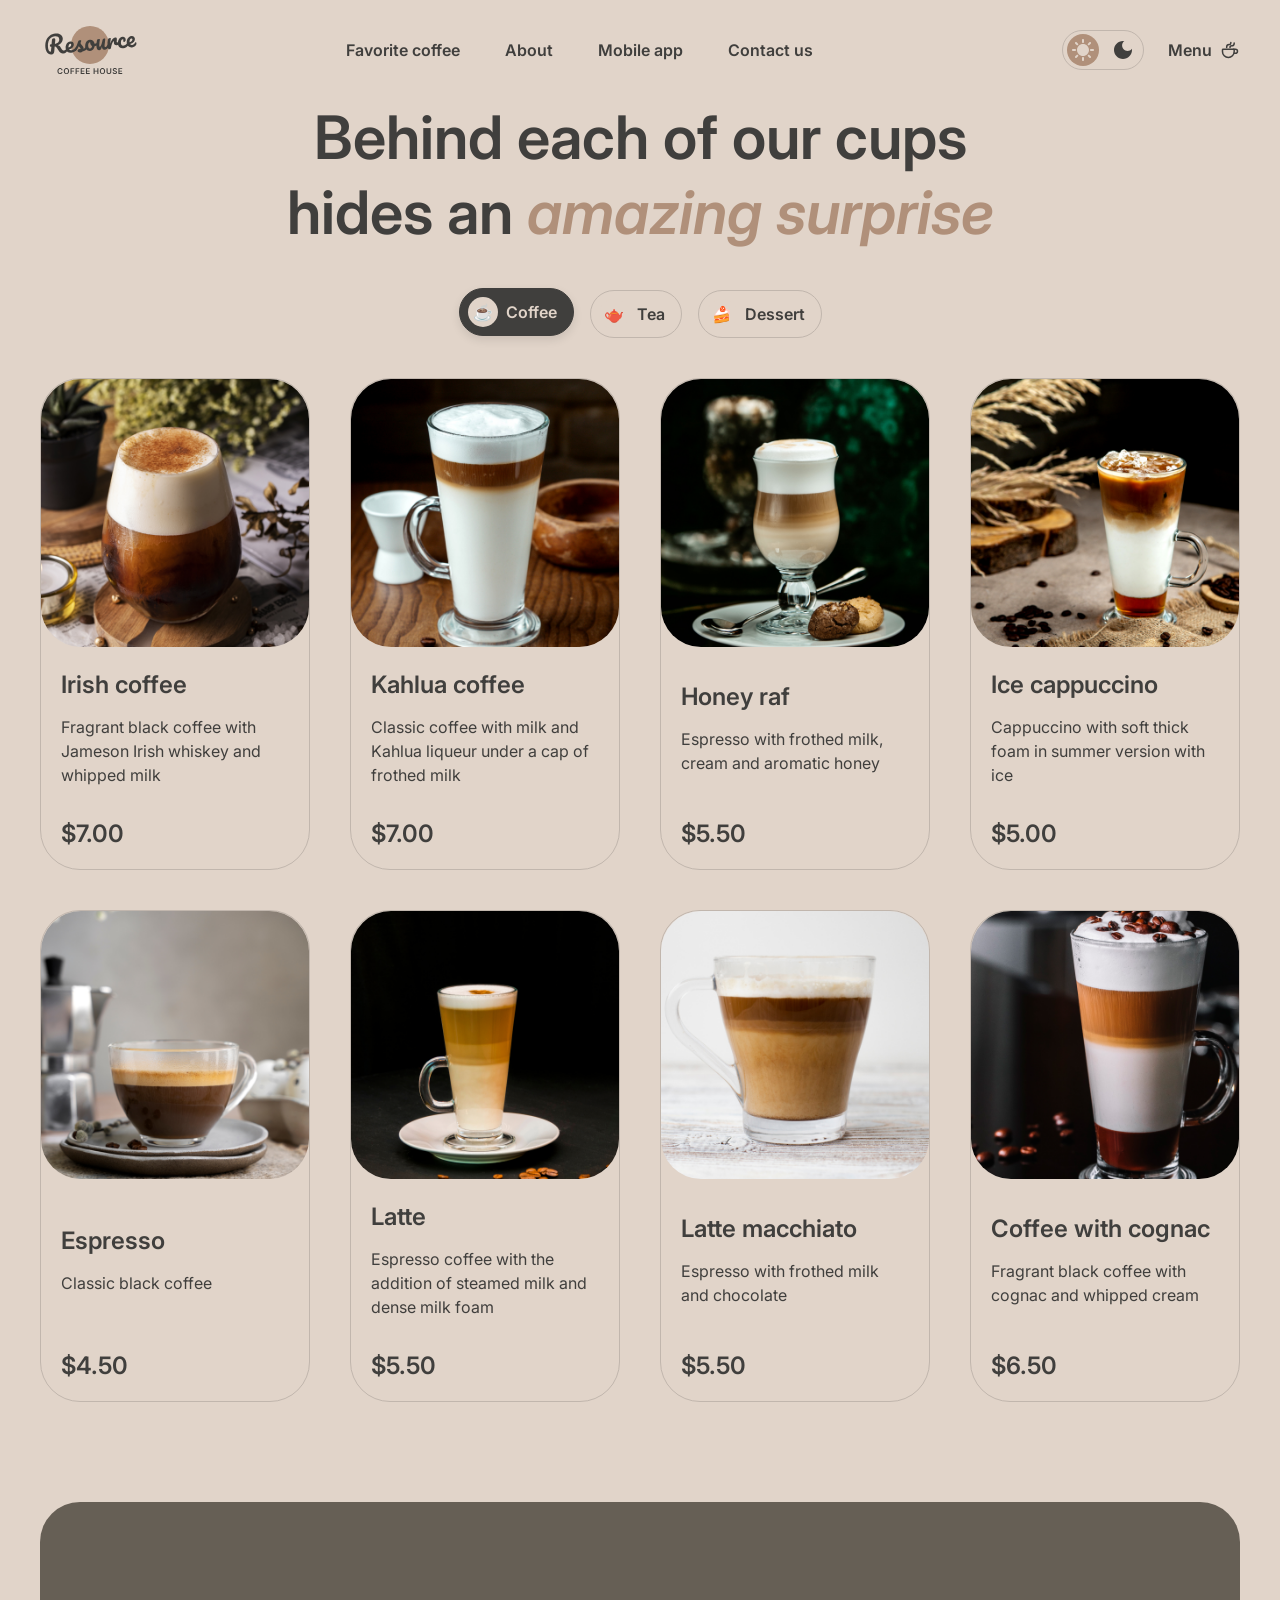
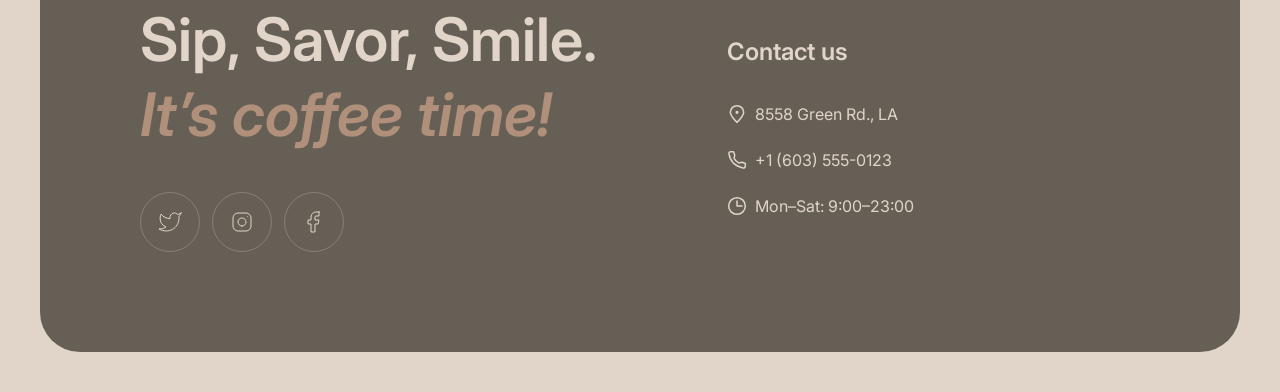
==== menu.html @ b283b32f "fix: fix dark theme toggle button for menu.html" ====
<!doctype html>
<html lang="en">
  <head>
    <meta charset="UTF-8" />
    <meta name="viewport" content="width=device-width, initial-scale=1.0" />
    <title>Coffee House - Menu</title>
    <script>
      const savedTheme = localStorage.getItem("theme");
      if (savedTheme) {
        document.documentElement.setAttribute("data-theme", savedTheme);
      }
    </script>
    <link rel="preconnect" href="https://fonts.googleapis.com" />
    <link rel="preconnect" href="https://fonts.gstatic.com" crossorigin />
    <link
      href="https://fonts.googleapis.com/css2?family=Inter:wght@400;500;600&display=swap"
      rel="stylesheet"
    />
    <link rel="icon" href="assets/img/favicon.ico" type="image/x-icon" />
    <link rel="stylesheet" href="style.css" />
  </head>
  <body>
    <header class="header">
      <div class="header__container">
        <a href="index.html" class="logo">
          <img src="assets/img/logo.svg" alt="Coffee House Logo" />
        </a>
        <nav class="nav">
          <ul class="nav__list">
            <li>
              <a href="index.html#favorite-coffee" class="nav__link"
                >Favorite coffee</a
              >
            </li>
            <li><a href="index.html#about" class="nav__link">About</a></li>
            <li>
              <a href="index.html#mobile-app" class="nav__link">Mobile app</a>
            </li>
            <li><a href="#contacts" class="nav__link">Contact us</a></li>
          </ul>
        </nav>
        <div class="header__spacer"></div>
        <div class="header__controls">
          <button class="theme-toggle" aria-label="Toggle theme">
            <span class="theme-icon">
              <img
                src="assets/img/sun.svg"
                alt=""
                class="theme-img theme-img--sun"
              />
            </span>
            <span class="theme-icon">
              <img
                src="assets/img/moon.svg"
                alt=""
                class="theme-img theme-img--moon"
              />
            </span>
          </button>

          <a href="menu.html" class="menu-button">
            <span class="menu-text">Menu</span>
            <img src="assets/img/coffee-cup.svg" alt="" class="menu-icon-img" />
            <img src="assets/img/burger.svg" alt="" class="burger-icon" />
          </a>
        </div>
      </div>
    </header>

    <main class="main">
      <section class="menu-page">
        <div class="container">
          <h1 class="menu-page__title">
            Behind each of our cups hides an
            <span class="menu-page__title-accent">amazing surprise</span>
          </h1>

          <div class="menu-tabs">
            <button class="menu-tab active" data-tab="coffee">
              <span>☕</span> Coffee
            </button>
            <button class="menu-tab" data-tab="tea"><span>🫖</span> Tea</button>
            <button class="menu-tab" data-tab="dessert">
              <span>🍰</span> Dessert
            </button>
          </div>

          <div class="menu-section active" id="coffee">
            <div class="menu-grid">
              <div class="menu-card">
                <div class="menu-card__img-wrap">
                  <img
                    src="assets/img/coffee1.png"
                    alt="Irish coffee"
                    class="menu-card__img"
                  />
                </div>
                <div class="menu-card__content">
                  <h2 class="menu-card__title">Irish coffee</h2>
                  <p class="menu-card__descr">
                    Fragrant black coffee with Jameson Irish whiskey and whipped
                    milk
                  </p>
                </div>
                <div class="menu-card__price">$7.00</div>
              </div>

              <div class="menu-card">
                <div class="menu-card__img-wrap">
                  <img
                    src="assets/img/coffee2.png"
                    alt="Kahlua coffee"
                    class="menu-card__img"
                  />
                </div>
                <div class="menu-card__content">
                  <h2 class="menu-card__title">Kahlua coffee</h2>
                  <p class="menu-card__descr">
                    Classic coffee with milk and Kahlua liqueur under a cap of
                    frothed milk
                  </p>
                </div>
                <div class="menu-card__price">$7.00</div>
              </div>

              <div class="menu-card">
                <div class="menu-card__img-wrap">
                  <img
                    src="assets/img/coffee3.png"
                    alt="Honey raf"
                    class="menu-card__img"
                  />
                </div>
                <div class="menu-card__content">
                  <h2 class="menu-card__title">Honey raf</h2>
                  <p class="menu-card__descr">
                    Espresso with frothed milk, cream and aromatic honey
                  </p>
                </div>
                <div class="menu-card__price">$5.50</div>
              </div>

              <div class="menu-card">
                <div class="menu-card__img-wrap">
                  <img
                    src="assets/img/coffee4.png"
                    alt="Ice cappuccino"
                    class="menu-card__img"
                  />
                </div>
                <div class="menu-card__content">
                  <h2 class="menu-card__title">Ice cappuccino</h2>
                  <p class="menu-card__descr">
                    Cappuccino with soft thick foam in summer version with ice
                  </p>
                </div>
                <div class="menu-card__price">$5.00</div>
              </div>

              <div class="menu-card">
                <div class="menu-card__img-wrap">
                  <img
                    src="assets/img/coffee5.png"
                    alt="Espresso"
                    class="menu-card__img"
                  />
                </div>
                <div class="menu-card__content">
                  <h2 class="menu-card__title">Espresso</h2>
                  <p class="menu-card__descr">Classic black coffee</p>
                </div>
                <div class="menu-card__price">$4.50</div>
              </div>

              <div class="menu-card">
                <div class="menu-card__img-wrap">
                  <img
                    src="assets/img/coffee6.png"
                    alt="Latte"
                    class="menu-card__img"
                  />
                </div>
                <div class="menu-card__content">
                  <h2 class="menu-card__title">Latte</h2>
                  <p class="menu-card__descr">
                    Espresso coffee with the addition of steamed milk and dense
                    milk foam
                  </p>
                </div>
                <div class="menu-card__price">$5.50</div>
              </div>

              <div class="menu-card">
                <div class="menu-card__img-wrap">
                  <img
                    src="assets/img/coffee7.png"
                    alt="Latte macchiato"
                    class="menu-card__img"
                  />
                </div>
                <div class="menu-card__content">
                  <h2 class="menu-card__title">Latte macchiato</h2>
                  <p class="menu-card__descr">
                    Espresso with frothed milk and chocolate
                  </p>
                </div>
                <div class="menu-card__price">$5.50</div>
              </div>

              <div class="menu-card">
                <div class="menu-card__img-wrap">
                  <img
                    src="assets/img/coffee8.png"
                    alt="Coffee with cognac"
                    class="menu-card__img"
                  />
                </div>
                <div class="menu-card__content">
                  <h2 class="menu-card__title">Coffee with cognac</h2>
                  <p class="menu-card__descr">
                    Fragrant black coffee with cognac and whipped cream
                  </p>
                </div>
                <div class="menu-card__price">$6.50</div>
              </div>
            </div>
          </div>

          <div class="menu-section" id="tea">
            <div class="menu-grid">
              <div class="menu-card">
                <div class="menu-card__img-wrap">
                  <img
                    src="assets/img/tea1.png"
                    alt="Moroccan"
                    class="menu-card__img"
                  />
                </div>
                <div class="menu-card__content">
                  <h2 class="menu-card__title">Moroccan</h2>
                  <p class="menu-card__descr">
                    Fragrant black tea with the addition of tangerine, cinnamon,
                    honey, lemon and mint
                  </p>
                </div>
                <div class="menu-card__price">$4.50</div>
              </div>

              <div class="menu-card">
                <div class="menu-card__img-wrap">
                  <img
                    src="assets/img/tea2.png"
                    alt="Ginger"
                    class="menu-card__img"
                  />
                </div>
                <div class="menu-card__content">
                  <h2 class="menu-card__title">Ginger</h2>
                  <p class="menu-card__descr">
                    Original black tea with fresh ginger, lemon and honey
                  </p>
                </div>
                <div class="menu-card__price">$5.00</div>
              </div>

              <div class="menu-card">
                <div class="menu-card__img-wrap">
                  <img
                    src="assets/img/tea3.png"
                    alt="Cranberry"
                    class="menu-card__img"
                  />
                </div>
                <div class="menu-card__content">
                  <h2 class="menu-card__title">Cranberry</h2>
                  <p class="menu-card__descr">
                    Invigorating black tea with cranberry and honey
                  </p>
                </div>
                <div class="menu-card__price">$5.00</div>
              </div>

              <div class="menu-card">
                <div class="menu-card__img-wrap">
                  <img
                    src="assets/img/tea4.png"
                    alt="Sea buckthorn"
                    class="menu-card__img"
                  />
                </div>
                <div class="menu-card__content">
                  <h2 class="menu-card__title">Sea buckthorn</h2>
                  <p class="menu-card__descr">
                    Toning sweet black tea with sea buckthorn, fresh thyme and
                    cinnamon
                  </p>
                </div>
                <div class="menu-card__price">$5.50</div>
              </div>
            </div>
          </div>

          <div class="menu-section" id="dessert">
            <div class="menu-grid">
              <div class="menu-card">
                <div class="menu-card__img-wrap">
                  <img
                    src="assets/img/dessert1.png"
                    alt="Marble cheesecake"
                    class="menu-card__img"
                  />
                </div>
                <div class="menu-card__content">
                  <h2 class="menu-card__title">Marble cheesecake</h2>
                  <p class="menu-card__descr">
                    Philadelphia cheese with lemon zest on a light sponge cake
                    and red currant jam
                  </p>
                </div>
                <div class="menu-card__price">$3.50</div>
              </div>

              <div class="menu-card">
                <div class="menu-card__img-wrap">
                  <img
                    src="assets/img/dessert2.png"
                    alt="Red velvet"
                    class="menu-card__img"
                  />
                </div>
                <div class="menu-card__content">
                  <h2 class="menu-card__title">Red velvet</h2>
                  <p class="menu-card__descr">
                    Layer cake with cream cheese frosting
                  </p>
                </div>
                <div class="menu-card__price">$4.00</div>
              </div>

              <div class="menu-card">
                <div class="menu-card__img-wrap">
                  <img
                    src="assets/img/dessert3.png"
                    alt="Cheesecakes"
                    class="menu-card__img"
                  />
                </div>
                <div class="menu-card__content">
                  <h2 class="menu-card__title">Cheesecakes</h2>
                  <p class="menu-card__descr">
                    Soft cottage cheese pancakes with sour cream and fresh
                    berries and sprinkled with powdered sugar
                  </p>
                </div>
                <div class="menu-card__price">$4.50</div>
              </div>

              <div class="menu-card">
                <div class="menu-card__img-wrap">
                  <img
                    src="assets/img/dessert4.png"
                    alt="Creme brulee"
                    class="menu-card__img"
                  />
                </div>
                <div class="menu-card__content">
                  <h2 class="menu-card__title">Creme brulee</h2>
                  <p class="menu-card__descr">
                    Delicate creamy dessert in a caramel basket with wild
                    berries
                  </p>
                </div>
                <div class="menu-card__price">$4.00</div>
              </div>

              <div class="menu-card">
                <div class="menu-card__img-wrap">
                  <img
                    src="assets/img/dessert5.png"
                    alt="Pancakes"
                    class="menu-card__img"
                  />
                </div>
                <div class="menu-card__content">
                  <h2 class="menu-card__title">Pancakes</h2>
                  <p class="menu-card__descr">
                    Tender pancakes with strawberry jam and fresh strawberries
                  </p>
                </div>
                <div class="menu-card__price">$4.50</div>
              </div>

              <div class="menu-card">
                <div class="menu-card__img-wrap">
                  <img
                    src="assets/img/dessert6.png"
                    alt="Honey cake"
                    class="menu-card__img"
                  />
                </div>
                <div class="menu-card__content">
                  <h2 class="menu-card__title">Honey cake</h2>
                  <p class="menu-card__descr">
                    Classic honey cake with delicate custard
                  </p>
                </div>
                <div class="menu-card__price">$4.50</div>
              </div>

              <div class="menu-card">
                <div class="menu-card__img-wrap">
                  <img
                    src="assets/img/dessert7.png"
                    alt="Chocolate cake"
                    class="menu-card__img"
                  />
                </div>
                <div class="menu-card__content">
                  <h2 class="menu-card__title">Chocolate cake</h2>
                  <p class="menu-card__descr">
                    Cake with hot chocolate filling and nuts with dried apricots
                  </p>
                </div>
                <div class="menu-card__price">$5.50</div>
              </div>

              <div class="menu-card">
                <div class="menu-card__img-wrap">
                  <img
                    src="assets/img/dessert8.png"
                    alt="Black forest"
                    class="menu-card__img"
                  />
                </div>
                <div class="menu-card__content">
                  <h2 class="menu-card__title">Black forest</h2>
                  <p class="menu-card__descr">
                    A combination of thin sponge cake with cherry jam and light
                    chocolate mousse
                  </p>
                </div>
                <div class="menu-card__price">$6.50</div>
              </div>
            </div>
          </div>
        </div>
      </section>
    </main>

    <footer class="footer" id="contacts">
      <div class="container footer__container">
        <div class="footer__col footer__col--info">
          <h2 class="footer__title">
            Sip, Savor, Smile.<br />
            <span class="footer__title-accent">It’s coffee time!</span>
          </h2>

          <div class="socials">
            <a
              href="https://twitter.com"
              target="_blank"
              rel="noopener noreferrer"
              class="socials__link"
              aria-label="Twitter"
            >
              <img
                src="assets/img/twitter.svg"
                alt="Twitter"
                class="socials__icon"
              />
            </a>

            <a
              href="https://instagram.com"
              target="_blank"
              rel="noopener noreferrer"
              class="socials__link"
              aria-label="Instagram"
            >
              <img
                src="assets/img/instagram.svg"
                alt="Instagram"
                class="socials__icon"
              />
            </a>

            <a
              href="https://facebook.com"
              target="_blank"
              rel="noopener noreferrer"
              class="socials__link"
              aria-label="Facebook"
            >
              <img
                src="assets/img/facebook.svg"
                alt="Facebook"
                class="socials__icon"
              />
            </a>
          </div>
        </div>

        <div class="footer__col footer__col--contacts">
          <h2 class="footer__subtitle">Contact us</h2>

          <ul class="contacts-list">
            <li class="contacts-list__item">
              <img
                src="assets/img/pin-alt.svg"
                alt=""
                class="contacts-list__icon"
              />
              <a
                href="https://maps.google.com/?q=8558+Green+Rd,+LA"
                target="_blank"
                rel="noopener noreferrer"
              >
                8558 Green Rd., LA
              </a>
            </li>

            <li class="contacts-list__item">
              <img
                src="assets/img/phone.svg"
                alt=""
                class="contacts-list__icon"
              />
              <a href="tel:+16035550123">+1 (603) 555-0123</a>
            </li>

            <li class="contacts-list__item">
              <img
                src="assets/img/clock.svg"
                alt=""
                class="contacts-list__icon"
              />
              <a
                href="https://calendar.google.com/calendar/render?action=TEMPLATE&text=Coffee+House+Visit&details=Working+hours:+Mon–Sat:+9:00–23:00"
                target="_blank"
                rel="noopener noreferrer"
              >
                Mon–Sat: 9:00–23:00
              </a>
            </li>
          </ul>
        </div>
      </div>
    </footer>
    <script src="script.js"></script>
  </body>
</html>
---- style.css ----
:root {
  --bg-color: #e1d4c9;
  --text-color: #403f3d;
  --text-light: #b0a49c;
  --accent-color: #b0907a;
  --card-bg: #665f55;
  --footer-bg: #403f3d;
  --footer-text: #e1d4c9;
  --transition: all 0.3s ease;
}

[data-theme="dark"] {
  --bg-color: #292826;
  --text-color: #e1d4c9;
  --text-light: #7b7570;
  --accent-color: #b0907a;
  --card-bg: #403f3d;
  --footer-bg: #292826;
  --footer-text: #e1d4c9;
}

[data-theme="dark"] .logo {
  content: url("assets/img/logo-dark.svg");
}

* {
  box-sizing: border-box;
  margin: 0;
  padding: 0;
}

html {
  scroll-behavior: smooth;
}

body {
  font-family: "Inter", sans-serif;
  background-color: var(--bg-color);
  color: var(--text-color);
  line-height: 1.5;
  transition:
    background-color 0.3s ease,
    color 0.3s ease;
}

a {
  text-decoration: none;
  color: inherit;
  transition: var(--transition);
}

ul {
  list-style: none;
}

.container {
  max-width: 1440px;
  margin: 0 auto;
  padding-left: 40px;
  padding-right: 40px;
}

.header {
  padding-top: 20px;
  padding-bottom: 0px;
}

.header__container {
  max-width: 1440px;
  margin: 0 auto;
  padding-left: 40px;
  padding-right: 40px;
  display: flex;
  align-items: center;
  justify-content: space-between;
  width: 100%;
}

.logo {
  display: flex;
  align-items: center;
}

.logo img {
  width: 100px;
  height: 60px;
  object-fit: contain;
}

.nav {
  flex: 1;
  display: flex;
  justify-content: center;
}

.nav__list {
  display: flex;
  list-style: none;
  gap: 45px;
  margin: 0;
  align-items: center;
}

.nav__link {
  font-family: "Inter", sans-serif;
  font-size: 16px;
  font-weight: 600;
  line-height: 150%;
  color: var(--text-color);
  text-decoration: none;
  padding: 16px 0;
  display: block;
  transition: var(--transition);
}

.nav__link:hover {
  color: var(--accent-color);
  opacity: 0.85;
}

.header__spacer {
  width: 44px;
  height: 28px;
  flex-shrink: 0;
  display: block;
}

.header__controls {
  max-width: 184px;
  max-height: 44px;
  display: flex;
  gap: 24px;
  align-items: center;
}

.menu-button {
  background: none;
  border: none;
  border-radius: 0;
  padding: 8px 0;
  cursor: pointer;
  display: inline-flex;
  align-items: center;
  gap: 8px;
  color: var(--text-color);
  text-decoration: none;
  position: relative;
  transition: var(--transition);
}

.menu-button:hover {
  background: none;
}

.menu-button::after {
  content: "";
  position: absolute;
  bottom: 0;
  left: 0;
  width: 0;
  height: 2px;
  background-color: var(--text-color);
  transition: width 0.3s ease;
}

.menu-button:hover::after {
  width: 100%;
}

.menu-text {
  font-family: "Inter", sans-serif;
  font-size: 16px;
  font-weight: 600;
}

.menu-icon-img {
  width: 20px;
  height: 20px;
  object-fit: contain;
}

.burger-icon {
  display: none;
}

@media (max-width: 768px) {
  .nav {
    display: none;
  }

  .menu-button {
    width: 44px;
    height: 44px;
    padding: 0;
    border-radius: 50%;
    justify-content: center;
    gap: 0;
    border: 1px solid #c1b6ad;
    background-color: transparent;
  }

  .menu-button::after {
    display: none !important;
  }

  .menu-button:hover {
    border-color: var(--text-color) !important;
    transform: scale(1.03);
    background-color: transparent;
    box-shadow: none;
  }

  .menu-text,
  .menu-icon-img {
    display: none;
  }

  .burger-icon {
    display: block;
    width: 20px;
    height: 20px;
    object-fit: contain;
    pointer-events: none;
  }
}

.theme-toggle {
  background: none;
  border: 1px solid var(--border-color, #c1b6ad);
  border-radius: 100px;
  padding: 4px;
  width: 82px;
  height: 40px;
  cursor: pointer;
  display: flex;
  align-items: center;
  justify-content: space-between;
  transition: var(--transition, 0.3s ease);
}

.theme-toggle:hover {
  border-color: var(--text-color);
  transform: scale(1.03);
}

.theme-icon {
  width: 32px;
  height: 32px;
  border-radius: 50%;
  padding: 6px;
  transition:
    background-color 0.3s ease,
    fill 0.3s ease;
  display: flex;
  align-items: center;
  justify-content: center;
}

html[data-theme="light"] .theme-toggle .theme-icon:first-child,
html:not([data-theme="dark"]) .theme-toggle .theme-icon:first-child {
  background-color: #b0907a;
}

html[data-theme="light"] .theme-toggle .theme-icon:last-child,
html:not([data-theme="dark"]) .theme-toggle .theme-icon:last-child {
  background-color: transparent;
}

html[data-theme="dark"] .theme-toggle .theme-icon:first-child {
  background-color: transparent;
}

html[data-theme="dark"] .theme-toggle .theme-icon:last-child {
  background-color: #5c544d;
}

html[data-theme="light"] .theme-toggle:hover .theme-icon:last-child,
html:not([data-theme="dark"]) .theme-toggle:hover .theme-icon:last-child {
  background-color: #5c544d;
}

html[data-theme="dark"] .theme-toggle:hover .theme-icon:first-child {
  background-color: #b0907a;
}

html[data-theme="light"]
  .theme-toggle:hover
  .theme-icon:last-child
  .theme-img--moon,
html:not([data-theme="dark"])
  .theme-toggle:hover
  .theme-icon:last-child
  .theme-img--moon,
html[data-theme="dark"] .theme-toggle .theme-icon:last-child .theme-img--moon {
  filter: brightness(0) saturate(100%) invert(91%) sepia(8%) saturate(350%)
    hue-rotate(345deg) brightness(95%) contrast(90%);
}
.hero {
  padding: 20px 40px 40px 40px;
}

.hero__container {
  max-width: 1360px;
  margin: 0 auto;
  border-radius: 40px;
  position: relative;
  overflow: hidden;
  min-height: 640px;
  display: flex;
  align-items: center;
  padding: 100px;
  background-color: var(--card-bg, #222);
}
.hero__image {
  position: absolute;
  top: 0;
  left: 0;
  width: 100%;
  height: 100%;
  object-fit: cover;
  z-index: 1;
}

.hero__content {
  position: relative;
  z-index: 2;
  max-width: 530px;
  color: #fff;
}

.hero__title {
  font-size: 72px;
  line-height: 1.05;
  font-weight: 600;
  margin-bottom: 40px;
  color: #e1d4c9;
}

.hero__title-accent {
  font-style: italic;
  font-weight: 600;
  font-size: 72px;
  color: #b0907a;
}

.hero__description {
  font-size: 16px;
  line-height: 150%;
  margin-bottom: 50px;
  color: #e1d4c9;
}

.btn {
  display: inline-flex;
  align-items: center;
  background-color: #e1d4c9;
  color: #403f3d;
  border-radius: 100px;
  font-weight: 600;
  transition: var(--transition);
}

.hero__btn {
  padding: 20px 78px 20px 78px;
}

.hero__btn-icon {
  display: none;
  width: 20px;
  height: 20px;
  object-fit: contain;
}

.btn:hover {
  background-color: var(--text-color);
  color: var(--bg-color);
  transform: translateY(-2px);
  box-shadow: 0 4px 12px rgba(0, 0, 0, 0.15);
}

.favorite-coffee {
  padding-top: 50px;
  text-align: center;
}

.favorite-coffee__title {
  font-size: 60px;
  font-weight: 600;
  margin-bottom: 40px;
}

.favorite-coffee__title-accent {
  font-style: italic;
  font-weight: 600;
  color: #b0907a;
}

.slider {
  display: flex;
  align-items: center;
  justify-content: space-between;
  width: 100%;
  max-width: 1360px;
  margin: 0 auto 40px auto;
  gap: 20px;
}

.slider__btn {
  width: 60px;
  height: 60px;
  border-radius: 50%;
  border: 1px solid var(--text-light);
  background: none;
  cursor: pointer;
  flex-shrink: 0;
  transition: var(--transition);
}

.slider__btn:hover {
  background-color: var(--text-color);
  border-color: var(--text-color);
  color: var(--bg-color);
  transform: scale(1.05);
}

.slider__wrapper {
  flex: 1;
  max-width: 480px;
  overflow: hidden;
}

.slider__item {
  display: none;
  flex-direction: column;
  align-items: center;
}

.slider__item--active {
  display: flex;
}

.slider__img-wrap img {
  width: 480px;
  height: 480px;
  object-fit: contain;
  transition: transform 0.3s ease;
}

.slider__img-wrap img:hover {
  transform: scale(1.03);
}

.slider__item-title {
  font-size: 24px;
  margin-bottom: 20px;
}

.slider__item-text {
  font-size: 16px;
  color: var(--text-light);
}

.slider__price {
  font-size: 24px;
  font-weight: 600;
}

.slider__pagination {
  display: flex;
  justify-content: center;
  gap: 12px;
}

.slider__dot {
  width: 40px;
  height: 4px;
  background-color: var(--card-bg);
  border-radius: 4px;
  transition: var(--transition);
  cursor: pointer;
}

.slider__dot:hover {
  opacity: 0.7;
}

.slider__dot--active {
  background-color: var(--text-color);
}

.about {
  padding: 100px 0;
}

.about__container {
  max-width: 1440px;
  margin: 0 auto;
}

.about__title {
  font-size: 60px;
  font-weight: 600;
  line-height: 1.25;
  width: 100%;
  margin-bottom: 40px;
}

.about__title-accent {
  font-style: italic;
  font-weight: 600;
  color: #b0907a;
}

.about__grid {
  display: grid;
  grid-template-columns: 1fr 1fr;
  gap: 40px;
  align-items: start;
}

.about__col {
  display: flex;
  flex-direction: column;
  gap: 40px;
}

.about__img-wrap {
  border-radius: 20px;
  overflow: hidden;
  width: 100%;
}

.about__img {
  width: 100%;
  object-fit: cover;
  display: block;
  transition: transform 0.5s ease;
}

.about__img:hover {
  transform: scale(1.03);
}

.about__img-wrap--big .about__img {
  height: 590px;
}

.about__img-wrap--small .about__img {
  height: 430px;
}

@media (max-width: 768px) {
  .about__grid {
    grid-template-columns: 1fr;
  }

  .about__img-wrap--big .about__img,
  .about__img-wrap--small .about__img {
    height: 350px;
  }
}

.mobile-app__container {
  display: flex;
  justify-content: space-between;
  align-items: center;
  border-radius: 40px;
}

.mobile-app__content {
  max-width: 530px;
}

.mobile-app__title {
  font-size: 60px;
  font-weight: 600;
  margin-bottom: 40px;
  line-height: 1.25;
}

.mobile-app__title-accent {
  font-style: italic;
  font-weight: 600;
  color: #b0907a;
}

.mobile-app__description {
  margin-bottom: 40px;
  color: var(--text-color);
}

.mobile-app__stores {
  display: flex;
  gap: 20px;
}

.store-btn {
  width: 200px;
  display: flex;
  align-items: center;
  gap: 20px;
  border: 1px solid var(--text-light);
  padding: 12px 20px;
  border-radius: 100px;
  transition: var(--transition);
}

.store-btn:hover {
  background-color: var(--text-color);
  color: var(--bg-color);
  border-color: var(--text-color);
  transform: translateY(-2px);
  box-shadow: 0 4px 12px rgba(0, 0, 0, 0.1);
}

.store-btn__text {
  display: flex;
  flex-direction: column;
  text-align: left;
}

.store-btn__small {
  font-size: 10px;
  font-weight: 600;
}

.store-btn__large {
  font-size: 16px;
  font-weight: 600;
}

.store-btn__icon {
  width: 32px;
  height: 32px;
  object-fit: contain;
}

.mobile-app__images {
  display: flex;
  width: 630px;
  height: 630px;
  align-items: center;
  flex-shrink: 0;
  justify-content: center;
}

.mobile-app__phones-img {
  width: 100%;
  height: 100%;
  object-fit: contain;
}

.footer {
  padding-bottom: 40px;
  margin-right: 40px;
  margin-left: 40px;
  margin-top: 100px;
  text-align: left;
}

.footer__container {
  max-width: 1360px;
  margin: 0 auto;
  background-color: var(--card-bg);
  color: var(--footer-text);
  border-radius: 40px;
  padding: 100px;
  display: flex;
  align-items: flex-start;
  text-align: left;
  gap: 130px;
}

.footer__title {
  font-size: 60px;
  font-weight: 600;
  line-height: 1.25;
  margin-bottom: 12px;
}

.footer__title-accent {
  display: block;
  font-style: italic;
  font-weight: 600;
  font-size: 60px;
  color: #b0907a;
  margin-bottom: 40px;
}

.socials {
  display: flex;
  gap: 12px;
}

.socials__link {
  width: 60px;
  height: 60px;
  border: 1px solid rgba(255, 255, 255, 0.2);
  border-radius: 50%;
  display: flex;
  align-items: center;
  justify-content: center;
  color: var(--footer-text);
  transition: var(--transition);
}

.socials__link:hover {
  background-color: #f5f0ea;
  color: #403f3d;
  border-color: #f5f0ea;
  transform: scale(1.1);
}

.footer__subtitle {
  font-size: 24px;
  font-weight: 600;
  margin-bottom: 32px;
  text-align: left;
}

.footer__col--contacts {
  padding-top: 32px;
  display: flex;
  flex-direction: column;
  align-items: flex-start;
  text-align: left;
}

.contacts-list {
  display: flex;
  flex-direction: column;
  gap: 22px;
  align-items: flex-start;
  list-style: none;
  padding: 0;
  margin: 0;
}

.contacts-list__item {
  display: flex;
  align-items: center;
  gap: 8px;
  font-size: 16px;
  font-weight: 400;
  line-height: 150%;
  text-align: left;
}

.contacts-list__item a {
  transition: var(--transition);
}

.contacts-list__item a:hover {
  color: var(--accent-color);
  text-decoration: underline;
}

@media (max-width: 768px) {
  .nav {
    display: none;
  }

  .menu-button {
    display: flex;
  }

  .hero__container {
    padding: 40px;
    min-height: 480px;
  }

  .hero__title {
    font-size: 42px;
  }

  .about__grid {
    grid-template-columns: 1fr;
  }

  .mobile-app__container {
    flex-direction: column;
    padding: 40px;
  }

  .footer__container {
    flex-direction: column;
    padding: 40px;
  }
}

@media (max-width: 380px) {
  .container {
    padding: 0 16px;
  }

  .hero__title {
    font-size: 32px;
  }
}

.menu-page {
  padding-top: 20px;
}

.menu-page__title {
  font-size: 60px;
  font-weight: 600;
  line-height: 1.25;
  text-align: center;
  max-width: 800px;
  margin: 0 auto 40px;
}

.menu-page__title-accent {
  font-style: italic;
  font-weight: 600;
  color: #b0907a;
}

.menu-tabs {
  display: flex;
  justify-content: center;
  align-items: center;
  gap: 16px;
  margin: 0 auto 40px auto;
}

.menu-tab {
  display: inline-flex;
  align-items: center;
  gap: 8px;
  background: none;
  border: 1px solid #c1b6ad;
  border-radius: 100px;
  padding: 8px 16px 8px 8px;
  font-family: "Inter", sans-serif;
  font-size: 16px;
  font-weight: 600;
  color: var(--text-color);
  cursor: pointer;
  transition: var(--transition);
}

.menu-tab span {
  display: inline-flex;
  align-items: center;
  justify-content: center;
  width: 30px;
  height: 30px;
  background-color: var(--bg-color);
  border-radius: 50%;
  transition: var(--transition);
}

.menu-tab:hover,
.menu-tab.active {
  background-color: var(--text-color);
  border-color: var(--text-color);
  color: var(--bg-color);
  transform: translateY(-2px);
  box-shadow: 0 4px 10px rgba(0, 0, 0, 0.1);
}

.menu-grid {
  display: grid;
  grid-template-columns: repeat(4, 1fr);
  gap: 40px;
}

.menu-card {
  border: 1px solid #c1b6ad;
  border-radius: 40px;
  display: flex;
  flex-direction: column;
  justify-content: space-between;
  transition:
    transform 0.3s ease,
    box-shadow 0.3s ease,
    border-color 0.3s ease;
  background-color: transparent;
}

.menu-card:hover {
  transform: translateY(-6px);
  box-shadow: 0 12px 30px rgba(0, 0, 0, 0.08);
  border-color: var(--text-color);
}

.menu-card__img-wrap {
  width: 100%;
  aspect-ratio: 1 / 1;
  height: auto;
  border-radius: 40px;
  overflow: hidden;
  margin-bottom: 20px;
  position: relative;
}

.menu-card__img {
  position: absolute;
  top: -15px;
  left: -15px;
  width: calc(100% + 30px);
  height: calc(100% + 30px);
  object-fit: cover;
  transition: transform 0.5s ease;
}

.menu-card:hover .menu-card__img {
  transform: scale(1.05);
}

.menu-card__content {
  margin-bottom: 20px;
  padding-left: 20px;
  padding-right: 20px;
  padding-bottom: 12px;
}

.menu-card__title {
  font-size: 24px;
  font-weight: 600;
  margin-bottom: 12px;
}

.menu-card__descr {
  font-size: 16px;
  line-height: 150%;
  color: var(--text-color);
}

.menu-card__price {
  font-size: 24px;
  font-weight: 600;
  line-height: 1.25;
  padding-left: 20px;
  padding-right: 20px;
  padding-bottom: 20px;
}

.menu-section {
  display: none;
}

.menu-section.active {
  display: block;
}

@media (max-width: 1200px) {
  .menu-grid {
    grid-template-columns: repeat(2, 1fr);
  }
}

@media (max-width: 768px) {
  .menu-page__title {
    font-size: 36px;
  }

  .menu-grid {
    grid-template-columns: 1fr;
  }
}
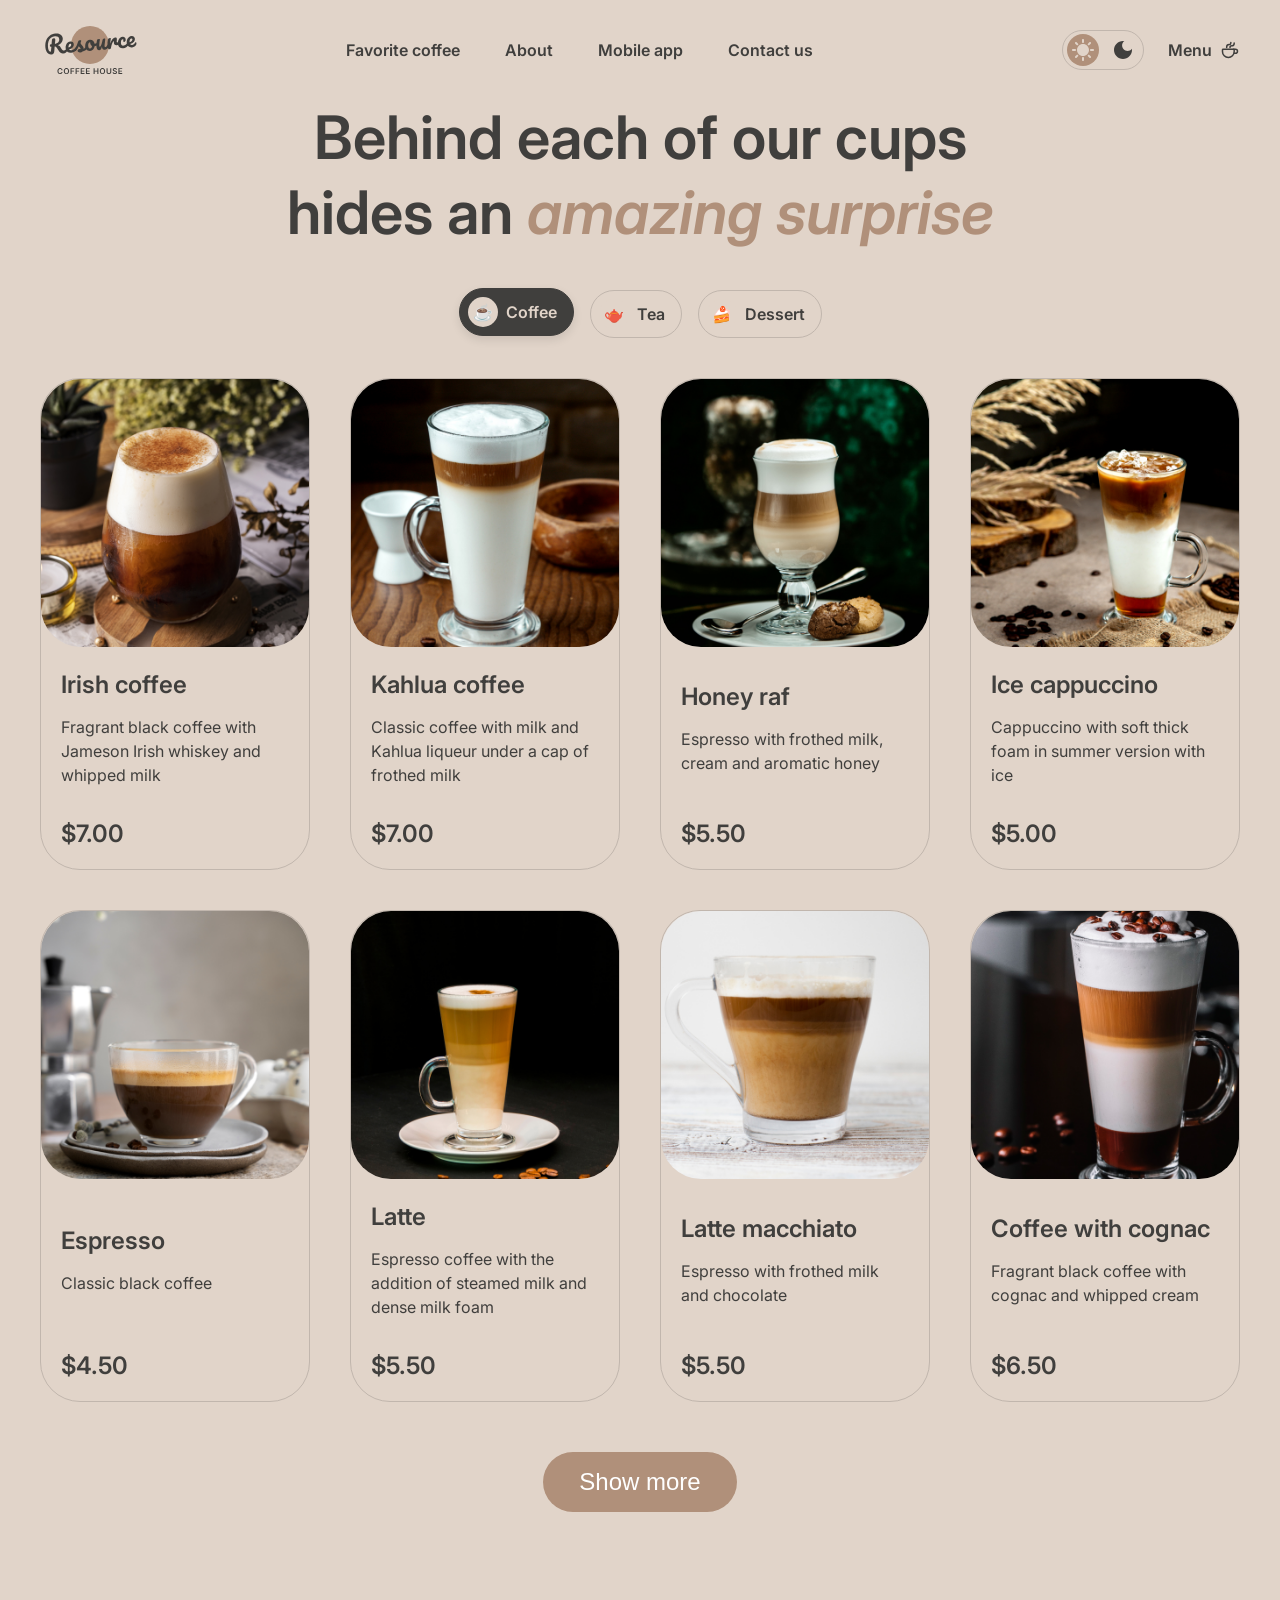
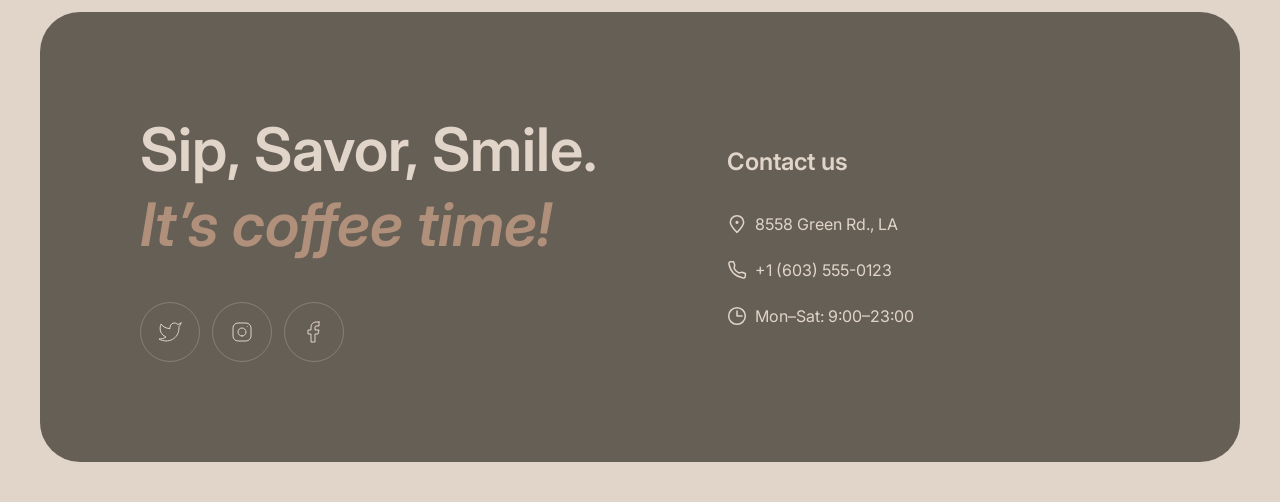
==== commit eb85df8c: "feat: add show more button to menu" ====
--- a/menu.html
+++ b/menu.html
@@ -445,6 +445,8 @@
           </div>
         </div>
       </section>
+
+      <button class="show-more-btn" type="button">Show more</button>
     </main>
 
     <footer class="footer" id="contacts">
--- a/style.css
+++ b/style.css
@@ -961,3 +961,28 @@
     grid-template-columns: 1fr;
   }
 }
+
+.show-more-btn {
+  display: block;
+  margin: 50px auto 0;
+  padding: 16px 36px;
+  font-size: 24px;
+  font-weight: 400;
+  background-color: var(--accent-color, #b0907a);
+  color: #fff;
+  border: none;
+  border-radius: 100px;
+  cursor: pointer;
+  transition:
+    opacity 0.3s ease,
+    transform 0.2s ease;
+}
+
+.show-more-btn:hover {
+  opacity: 0.85;
+  transform: scale(1.02);
+}
+
+.show-more-btn.hidden {
+  display: none !important;
+}
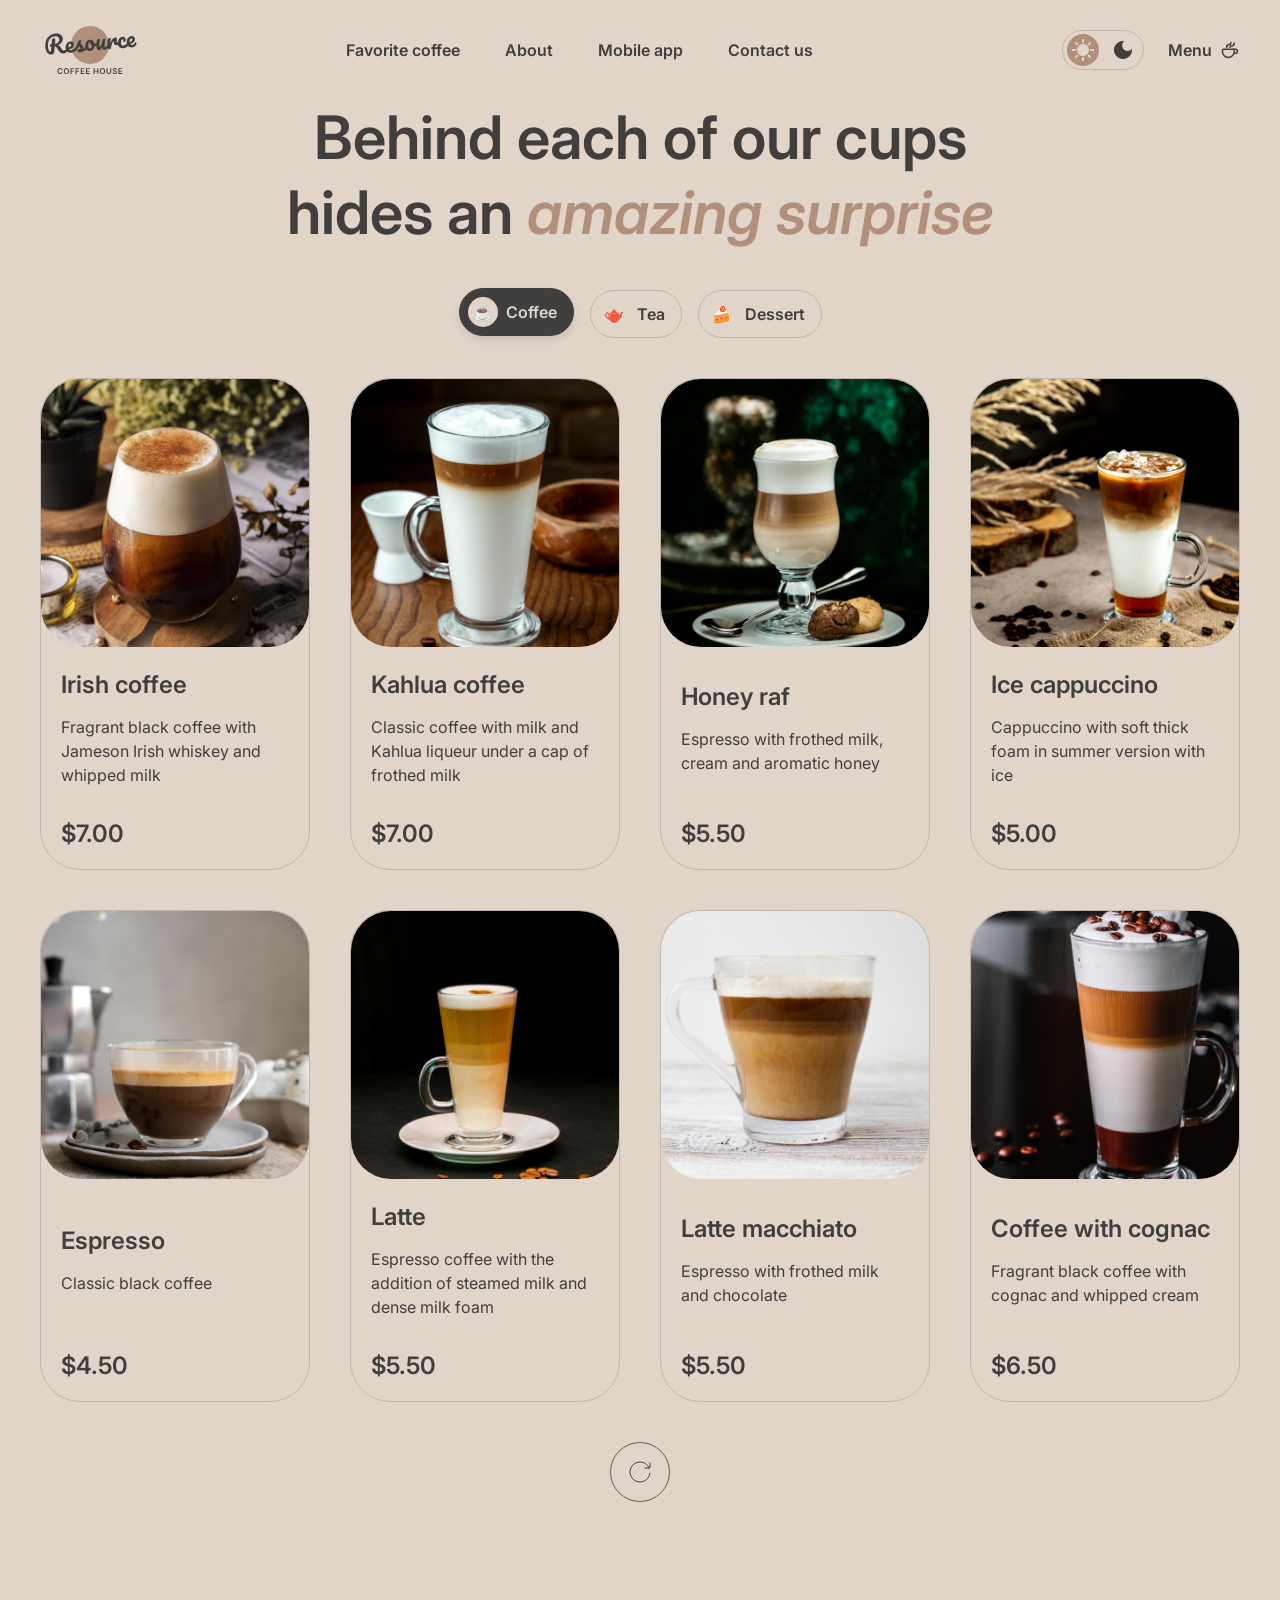
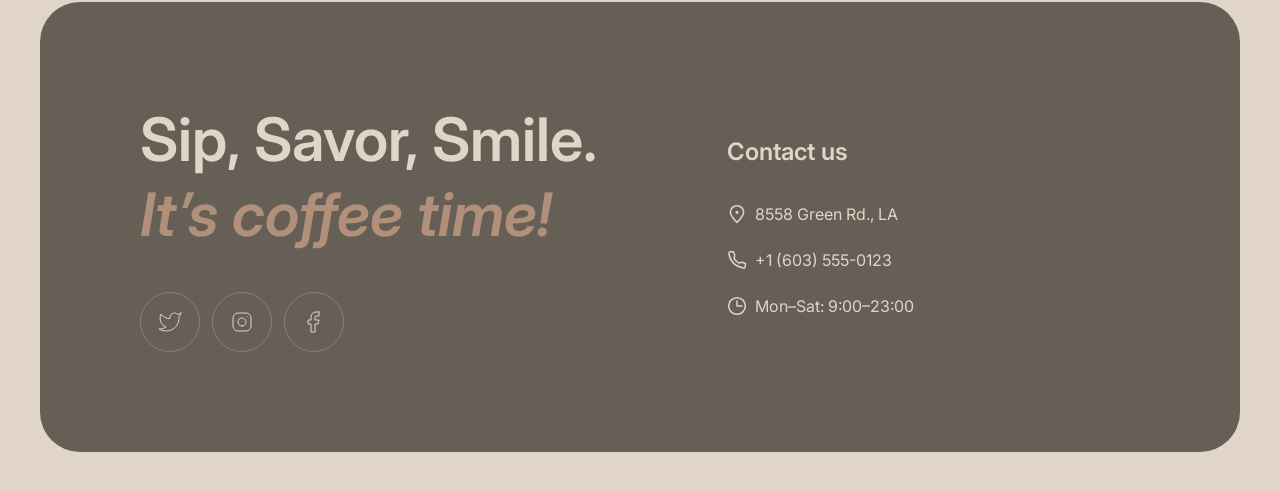
==== commit 8fabd023: "refactor: replace show-more button with custom refresh icon button" ====
--- a/menu.html
+++ b/menu.html
@@ -445,8 +445,13 @@
           </div>
         </div>
       </section>
-
-      <button class="show-more-btn" type="button">Show more</button>
+      <button class="refresh-btn" type="button" aria-label="Refresh">
+        <img
+          src="assets/img/refresh.svg"
+          alt="Refresh icon"
+          class="refresh-icon"
+        />
+      </button>
     </main>
 
     <footer class="footer" id="contacts">
--- a/style.css
+++ b/style.css
@@ -31,6 +31,14 @@
 
 html {
   scroll-behavior: smooth;
+}
+
+html,
+body {
+  overflow-x: hidden;
+  max-width: 100vw;
+  margin: 0;
+  padding: 0;
 }
 
 body {
@@ -328,6 +336,10 @@
   color: #fff;
 }
 
+h1 {
+  font-size: 72px;
+}
+
 .hero__title {
   font-size: 72px;
   line-height: 1.05;
@@ -423,6 +435,11 @@
   transform: scale(1.05);
 }
 
+.slider__btn:hover .slider__icon {
+  filter: brightness(0) saturate(100%) invert(91%) sepia(8%) saturate(350%)
+    hue-rotate(345deg) brightness(95%) contrast(90%);
+}
+
 .slider__wrapper {
   flex: 1;
   max-width: 480px;
@@ -552,11 +569,20 @@
 @media (max-width: 768px) {
   .about__grid {
     grid-template-columns: 1fr;
+    gap: 20px;
+  }
+
+  .about__col:nth-child(1) .about__img-wrap:nth-child(2),
+  .about__col:nth-child(2) .about__img-wrap:nth-child(1) {
+    display: none;
   }
 
   .about__img-wrap--big .about__img,
   .about__img-wrap--small .about__img {
-    height: 350px;
+    height: auto;
+    width: 100%;
+    aspect-ratio: 1 / 1;
+    object-fit: cover;
   }
 }
 
@@ -565,6 +591,7 @@
   justify-content: space-between;
   align-items: center;
   border-radius: 40px;
+  padding-left: 40px;
 }
 
 .mobile-app__content {
@@ -598,7 +625,7 @@
   width: 200px;
   display: flex;
   align-items: center;
-  gap: 20px;
+  gap: 8px;
   border: 1px solid var(--text-light);
   padding: 12px 20px;
   border-radius: 100px;
@@ -613,6 +640,11 @@
   box-shadow: 0 4px 12px rgba(0, 0, 0, 0.1);
 }
 
+.store-btn:hover .store-btn__icon {
+  filter: brightness(0) saturate(100%) invert(91%) sepia(8%) saturate(350%)
+    hue-rotate(345deg) brightness(95%) contrast(90%);
+}
+
 .store-btn__text {
   display: flex;
   flex-direction: column;
@@ -642,6 +674,7 @@
   align-items: center;
   flex-shrink: 0;
   justify-content: center;
+  padding: 0 40px;
 }
 
 .mobile-app__phones-img {
@@ -765,36 +798,281 @@
   }
 
   .hero__container {
-    padding: 40px;
-    min-height: 480px;
-  }
-
-  .hero__title {
-    font-size: 42px;
-  }
-
-  .about__grid {
-    grid-template-columns: 1fr;
+    padding: 60px;
+    min-height: unset;
+    aspect-ratio: 1 / 1;
+  }
+
+  .hero__title,
+  .hero__title-accent {
+    font-size: 72px;
   }
 
   .mobile-app__container {
     flex-direction: column;
     padding: 40px;
+    gap: 40px;
+  }
+
+  .mobile-app__content {
+    text-align: left !important;
+    display: flex;
+    flex-direction: column;
+    align-items: flex-start !important;
+    width: 100% !important;
+    max-width: 100% !important;
+    padding: 0 !important;
+  }
+
+  .mobile-app__title,
+  .mobile-app__description {
+    text-align: left !important;
+    width: 100% !important;
+    margin-left: 0 !important;
+    margin-right: 0 !important;
+  }
+
+  .mobile-app__stores {
+    justify-content: flex-start !important;
+    width: 100% !important;
+  }
+
+  .mobile-app__images {
+    width: 100%;
+    height: auto;
+    padding: 0 40px;
+  }
+
+  .footer {
+    margin-bottom: 40px;
   }
 
   .footer__container {
     flex-direction: column;
     padding: 40px;
+    gap: 40px;
+    align-items: flex-start;
+  }
+
+  .footer__col--contacts {
+    padding-top: 0;
+    align-items: flex-start;
   }
 }
 
 @media (max-width: 380px) {
+  .hero {
+    padding: 20px 16px;
+  }
+
+  .hero__container {
+    width: 100%;
+    max-width: 348px;
+    min-height: 552px;
+    padding: 60px 16px;
+    aspect-ratio: auto;
+    gap: 60px;
+  }
+
+  .hero__title,
+  .hero__title-accent,
+  h1 {
+    font-size: 42px;
+    line-height: 1.15;
+  }
+
+  .hero__description {
+    font-size: 16px;
+    line-height: 150%;
+    margin-bottom: 50px;
+    color: #e1d4c9;
+    opacity: 0.85;
+  }
+
+  .favorite-coffee__title,
+  .about__title,
+  .mobile-app__title,
+  .footer__title {
+    font-size: 32px;
+  }
+
+  .about__grid {
+    grid-template-columns: 1fr;
+  }
+
+  .mobile-app__container {
+    flex-direction: column;
+    padding: 20px;
+    gap: 30px;
+  }
+
+  .footer__container {
+    flex-direction: column;
+    padding: 20px;
+  }
+
   .container {
-    padding: 0 16px;
-  }
-
-  .hero__title {
+    padding: 0 12px;
+  }
+
+  .slider__btn {
+    display: none;
+  }
+
+  .slider__img-wrap,
+  .slider__img-wrap img {
+    width: 100%;
+    max-width: 348px;
+    height: auto;
+    max-height: 348px;
+    aspect-ratio: 1 / 1;
+    object-fit: contain;
+  }
+
+  .slider__item-text {
+    font-weight: 300;
+    color: #403f3d;
+    line-height: 1.4;
+    margin-bottom: 16px;
+  }
+
+  .slider__pagination {
+    display: flex;
+    gap: 8px;
+    justify-content: center;
+    align-items: center;
+    margin-top: 16px;
+  }
+
+  .slider__dot {
+    width: 40px;
+    height: 3px;
+    background-color: rgba(0, 0, 0, 0.2);
+    border-radius: 2px;
+    border: none;
+    padding: 0;
+    transition: background-color 0.3s ease;
+  }
+
+  .slider__dot--active {
+    background-color: #3b302a;
+  }
+
+  .about__img-wrap--big .about__img,
+  .about__img-wrap--small .about__img {
+    width: 348px !important;
+    height: 590px !important;
+    max-width: 100%;
+    object-fit: cover;
+    aspect-ratio: auto !important;
+  }
+
+  .about__col {
+    gap: 40px !important;
+  }
+
+  .mobile-app {
+    padding-top: 0;
+    padding-bottom: 0;
+  }
+
+  .mobile-app__container {
+    flex-direction: column;
+    padding: 20px 16px;
+    gap: 30px;
+    align-items: flex-start;
+  }
+
+  .mobile-app__content {
+    width: 100%;
+    max-width: 100%;
+    text-align: left;
+    display: flex;
+    flex-direction: column;
+    align-items: flex-start;
+    padding: 0;
+  }
+
+  .mobile-app__title {
     font-size: 32px;
+    line-height: 1.25;
+    margin-bottom: 16px;
+  }
+
+  .mobile-app__description {
+    font-size: 14px;
+    font-weight: 300;
+    opacity: 0.85;
+    margin-bottom: 24px;
+  }
+
+  .mobile-app__stores {
+    display: flex;
+    flex-direction: column;
+    gap: 12px;
+    align-items: flex-start;
+    width: 100%;
+  }
+
+  .store-btn {
+    width: 200px;
+    padding: 10px 16px;
+  }
+
+  .mobile-app__images {
+    width: 100%;
+    height: auto;
+    padding: 0;
+    display: flex;
+    justify-content: center;
+  }
+
+  .mobile-app__phones-img {
+    width: 100%;
+    height: auto;
+    max-width: 348px;
+    object-fit: contain;
+  }
+
+  .footer {
+    margin-left: 0;
+    margin-right: 0;
+    margin-top: 60px;
+    padding-bottom: 20px;
+    padding-left: 16px;
+    padding-right: 16px;
+  }
+
+  .footer__container {
+    width: 100%;
+    max-width: 348px;
+    margin: 0 auto;
+    flex-direction: column;
+    padding: 40px 20px;
+    gap: 40px;
+    align-items: flex-start;
+  }
+
+  .footer__title,
+  .footer__title-accent {
+    font-size: 32px;
+    line-height: 1.25;
+    margin-bottom: 20px;
+  }
+
+  .footer__subtitle {
+    font-size: 20px;
+    margin-bottom: 20px;
+  }
+
+  .footer__col--contacts {
+    padding-top: 0;
+    width: 100%;
+  }
+
+  .contacts-list {
+    gap: 16px;
+    width: 100%;
   }
 }
 
@@ -962,27 +1240,27 @@
   }
 }
 
-.show-more-btn {
-  display: block;
-  margin: 50px auto 0;
-  padding: 16px 36px;
-  font-size: 24px;
-  font-weight: 400;
-  background-color: var(--accent-color, #b0907a);
-  color: #fff;
-  border: none;
-  border-radius: 100px;
+.refresh-btn {
+  width: 60px;
+  height: 60px;
+  border-radius: 50%;
+  border: 1px solid #665f55;
+  background-color: transparent;
+  display: flex;
+  align-items: center;
+  justify-content: center;
   cursor: pointer;
-  transition:
-    opacity 0.3s ease,
-    transform 0.2s ease;
-}
-
-.show-more-btn:hover {
-  opacity: 0.85;
-  transform: scale(1.02);
-}
-
-.show-more-btn.hidden {
-  display: none !important;
-}
+  padding: 0;
+  margin: 40px auto 0;
+  transition: background-color 0.3s ease;
+}
+
+.refresh-btn:hover {
+  background-color: rgba(102, 95, 85, 0.1);
+}
+
+.refresh-icon {
+  width: 24px;
+  height: 24px;
+  object-fit: contain;
+}
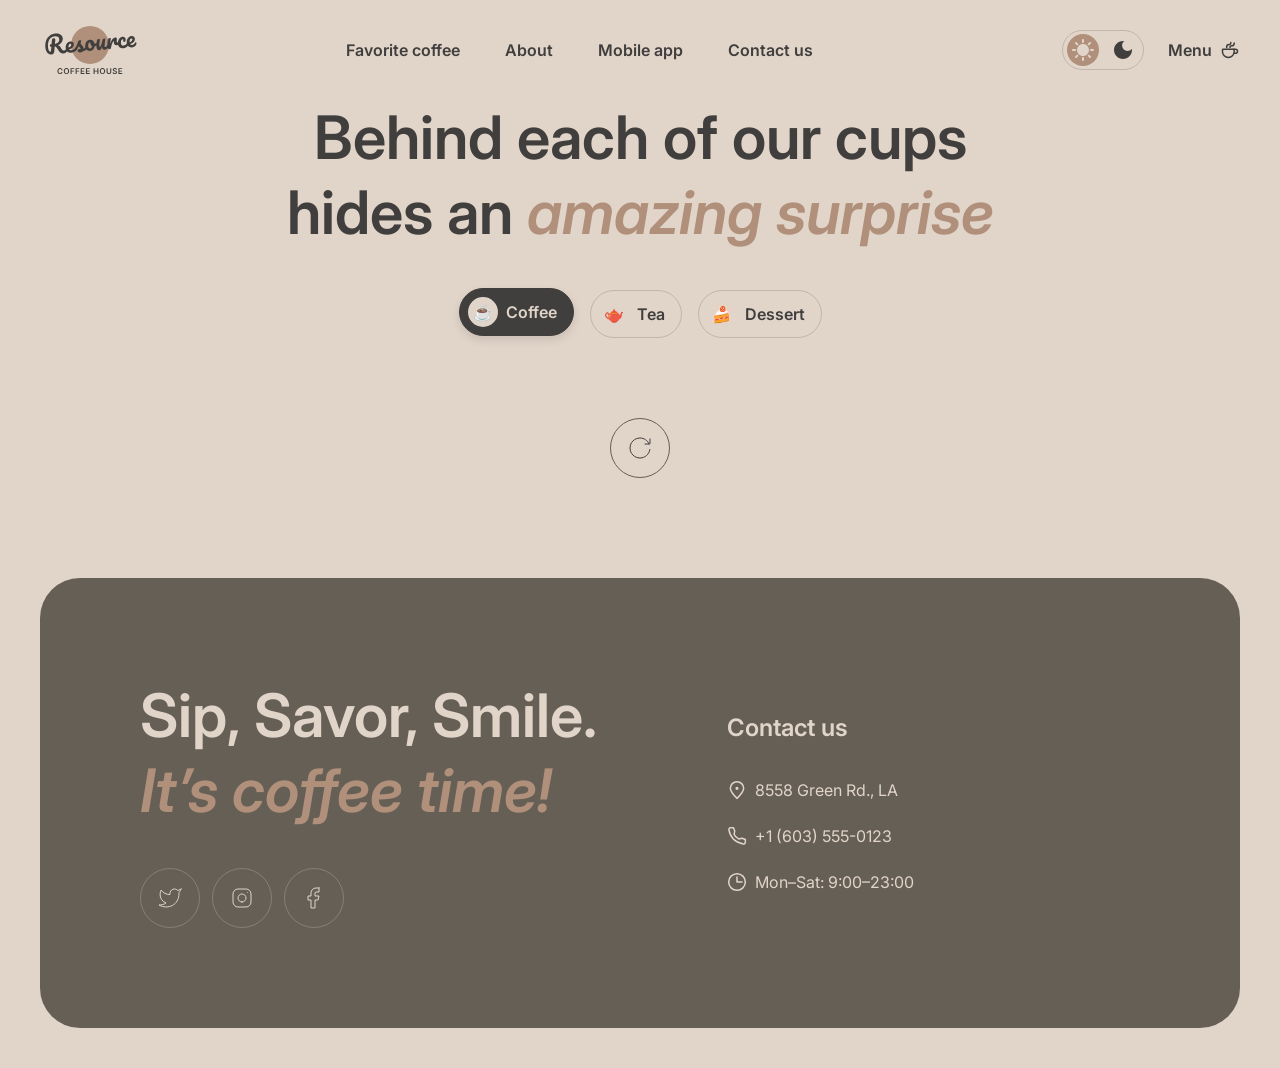
==== commit b1907e70: "refactor: clear static menu cards to use dynamic generation" ====
--- a/menu.html
+++ b/menu.html
@@ -86,362 +86,15 @@
           </div>
 
           <div class="menu-section active" id="coffee">
-            <div class="menu-grid">
-              <div class="menu-card">
-                <div class="menu-card__img-wrap">
-                  <img
-                    src="assets/img/coffee1.png"
-                    alt="Irish coffee"
-                    class="menu-card__img"
-                  />
-                </div>
-                <div class="menu-card__content">
-                  <h2 class="menu-card__title">Irish coffee</h2>
-                  <p class="menu-card__descr">
-                    Fragrant black coffee with Jameson Irish whiskey and whipped
-                    milk
-                  </p>
-                </div>
-                <div class="menu-card__price">$7.00</div>
-              </div>
-
-              <div class="menu-card">
-                <div class="menu-card__img-wrap">
-                  <img
-                    src="assets/img/coffee2.png"
-                    alt="Kahlua coffee"
-                    class="menu-card__img"
-                  />
-                </div>
-                <div class="menu-card__content">
-                  <h2 class="menu-card__title">Kahlua coffee</h2>
-                  <p class="menu-card__descr">
-                    Classic coffee with milk and Kahlua liqueur under a cap of
-                    frothed milk
-                  </p>
-                </div>
-                <div class="menu-card__price">$7.00</div>
-              </div>
-
-              <div class="menu-card">
-                <div class="menu-card__img-wrap">
-                  <img
-                    src="assets/img/coffee3.png"
-                    alt="Honey raf"
-                    class="menu-card__img"
-                  />
-                </div>
-                <div class="menu-card__content">
-                  <h2 class="menu-card__title">Honey raf</h2>
-                  <p class="menu-card__descr">
-                    Espresso with frothed milk, cream and aromatic honey
-                  </p>
-                </div>
-                <div class="menu-card__price">$5.50</div>
-              </div>
-
-              <div class="menu-card">
-                <div class="menu-card__img-wrap">
-                  <img
-                    src="assets/img/coffee4.png"
-                    alt="Ice cappuccino"
-                    class="menu-card__img"
-                  />
-                </div>
-                <div class="menu-card__content">
-                  <h2 class="menu-card__title">Ice cappuccino</h2>
-                  <p class="menu-card__descr">
-                    Cappuccino with soft thick foam in summer version with ice
-                  </p>
-                </div>
-                <div class="menu-card__price">$5.00</div>
-              </div>
-
-              <div class="menu-card">
-                <div class="menu-card__img-wrap">
-                  <img
-                    src="assets/img/coffee5.png"
-                    alt="Espresso"
-                    class="menu-card__img"
-                  />
-                </div>
-                <div class="menu-card__content">
-                  <h2 class="menu-card__title">Espresso</h2>
-                  <p class="menu-card__descr">Classic black coffee</p>
-                </div>
-                <div class="menu-card__price">$4.50</div>
-              </div>
-
-              <div class="menu-card">
-                <div class="menu-card__img-wrap">
-                  <img
-                    src="assets/img/coffee6.png"
-                    alt="Latte"
-                    class="menu-card__img"
-                  />
-                </div>
-                <div class="menu-card__content">
-                  <h2 class="menu-card__title">Latte</h2>
-                  <p class="menu-card__descr">
-                    Espresso coffee with the addition of steamed milk and dense
-                    milk foam
-                  </p>
-                </div>
-                <div class="menu-card__price">$5.50</div>
-              </div>
-
-              <div class="menu-card">
-                <div class="menu-card__img-wrap">
-                  <img
-                    src="assets/img/coffee7.png"
-                    alt="Latte macchiato"
-                    class="menu-card__img"
-                  />
-                </div>
-                <div class="menu-card__content">
-                  <h2 class="menu-card__title">Latte macchiato</h2>
-                  <p class="menu-card__descr">
-                    Espresso with frothed milk and chocolate
-                  </p>
-                </div>
-                <div class="menu-card__price">$5.50</div>
-              </div>
-
-              <div class="menu-card">
-                <div class="menu-card__img-wrap">
-                  <img
-                    src="assets/img/coffee8.png"
-                    alt="Coffee with cognac"
-                    class="menu-card__img"
-                  />
-                </div>
-                <div class="menu-card__content">
-                  <h2 class="menu-card__title">Coffee with cognac</h2>
-                  <p class="menu-card__descr">
-                    Fragrant black coffee with cognac and whipped cream
-                  </p>
-                </div>
-                <div class="menu-card__price">$6.50</div>
-              </div>
-            </div>
+            <div class="menu-grid"></div>
           </div>
 
           <div class="menu-section" id="tea">
-            <div class="menu-grid">
-              <div class="menu-card">
-                <div class="menu-card__img-wrap">
-                  <img
-                    src="assets/img/tea1.png"
-                    alt="Moroccan"
-                    class="menu-card__img"
-                  />
-                </div>
-                <div class="menu-card__content">
-                  <h2 class="menu-card__title">Moroccan</h2>
-                  <p class="menu-card__descr">
-                    Fragrant black tea with the addition of tangerine, cinnamon,
-                    honey, lemon and mint
-                  </p>
-                </div>
-                <div class="menu-card__price">$4.50</div>
-              </div>
-
-              <div class="menu-card">
-                <div class="menu-card__img-wrap">
-                  <img
-                    src="assets/img/tea2.png"
-                    alt="Ginger"
-                    class="menu-card__img"
-                  />
-                </div>
-                <div class="menu-card__content">
-                  <h2 class="menu-card__title">Ginger</h2>
-                  <p class="menu-card__descr">
-                    Original black tea with fresh ginger, lemon and honey
-                  </p>
-                </div>
-                <div class="menu-card__price">$5.00</div>
-              </div>
-
-              <div class="menu-card">
-                <div class="menu-card__img-wrap">
-                  <img
-                    src="assets/img/tea3.png"
-                    alt="Cranberry"
-                    class="menu-card__img"
-                  />
-                </div>
-                <div class="menu-card__content">
-                  <h2 class="menu-card__title">Cranberry</h2>
-                  <p class="menu-card__descr">
-                    Invigorating black tea with cranberry and honey
-                  </p>
-                </div>
-                <div class="menu-card__price">$5.00</div>
-              </div>
-
-              <div class="menu-card">
-                <div class="menu-card__img-wrap">
-                  <img
-                    src="assets/img/tea4.png"
-                    alt="Sea buckthorn"
-                    class="menu-card__img"
-                  />
-                </div>
-                <div class="menu-card__content">
-                  <h2 class="menu-card__title">Sea buckthorn</h2>
-                  <p class="menu-card__descr">
-                    Toning sweet black tea with sea buckthorn, fresh thyme and
-                    cinnamon
-                  </p>
-                </div>
-                <div class="menu-card__price">$5.50</div>
-              </div>
-            </div>
+            <div class="menu-grid"></div>
           </div>
 
           <div class="menu-section" id="dessert">
-            <div class="menu-grid">
-              <div class="menu-card">
-                <div class="menu-card__img-wrap">
-                  <img
-                    src="assets/img/dessert1.png"
-                    alt="Marble cheesecake"
-                    class="menu-card__img"
-                  />
-                </div>
-                <div class="menu-card__content">
-                  <h2 class="menu-card__title">Marble cheesecake</h2>
-                  <p class="menu-card__descr">
-                    Philadelphia cheese with lemon zest on a light sponge cake
-                    and red currant jam
-                  </p>
-                </div>
-                <div class="menu-card__price">$3.50</div>
-              </div>
-
-              <div class="menu-card">
-                <div class="menu-card__img-wrap">
-                  <img
-                    src="assets/img/dessert2.png"
-                    alt="Red velvet"
-                    class="menu-card__img"
-                  />
-                </div>
-                <div class="menu-card__content">
-                  <h2 class="menu-card__title">Red velvet</h2>
-                  <p class="menu-card__descr">
-                    Layer cake with cream cheese frosting
-                  </p>
-                </div>
-                <div class="menu-card__price">$4.00</div>
-              </div>
-
-              <div class="menu-card">
-                <div class="menu-card__img-wrap">
-                  <img
-                    src="assets/img/dessert3.png"
-                    alt="Cheesecakes"
-                    class="menu-card__img"
-                  />
-                </div>
-                <div class="menu-card__content">
-                  <h2 class="menu-card__title">Cheesecakes</h2>
-                  <p class="menu-card__descr">
-                    Soft cottage cheese pancakes with sour cream and fresh
-                    berries and sprinkled with powdered sugar
-                  </p>
-                </div>
-                <div class="menu-card__price">$4.50</div>
-              </div>
-
-              <div class="menu-card">
-                <div class="menu-card__img-wrap">
-                  <img
-                    src="assets/img/dessert4.png"
-                    alt="Creme brulee"
-                    class="menu-card__img"
-                  />
-                </div>
-                <div class="menu-card__content">
-                  <h2 class="menu-card__title">Creme brulee</h2>
-                  <p class="menu-card__descr">
-                    Delicate creamy dessert in a caramel basket with wild
-                    berries
-                  </p>
-                </div>
-                <div class="menu-card__price">$4.00</div>
-              </div>
-
-              <div class="menu-card">
-                <div class="menu-card__img-wrap">
-                  <img
-                    src="assets/img/dessert5.png"
-                    alt="Pancakes"
-                    class="menu-card__img"
-                  />
-                </div>
-                <div class="menu-card__content">
-                  <h2 class="menu-card__title">Pancakes</h2>
-                  <p class="menu-card__descr">
-                    Tender pancakes with strawberry jam and fresh strawberries
-                  </p>
-                </div>
-                <div class="menu-card__price">$4.50</div>
-              </div>
-
-              <div class="menu-card">
-                <div class="menu-card__img-wrap">
-                  <img
-                    src="assets/img/dessert6.png"
-                    alt="Honey cake"
-                    class="menu-card__img"
-                  />
-                </div>
-                <div class="menu-card__content">
-                  <h2 class="menu-card__title">Honey cake</h2>
-                  <p class="menu-card__descr">
-                    Classic honey cake with delicate custard
-                  </p>
-                </div>
-                <div class="menu-card__price">$4.50</div>
-              </div>
-
-              <div class="menu-card">
-                <div class="menu-card__img-wrap">
-                  <img
-                    src="assets/img/dessert7.png"
-                    alt="Chocolate cake"
-                    class="menu-card__img"
-                  />
-                </div>
-                <div class="menu-card__content">
-                  <h2 class="menu-card__title">Chocolate cake</h2>
-                  <p class="menu-card__descr">
-                    Cake with hot chocolate filling and nuts with dried apricots
-                  </p>
-                </div>
-                <div class="menu-card__price">$5.50</div>
-              </div>
-
-              <div class="menu-card">
-                <div class="menu-card__img-wrap">
-                  <img
-                    src="assets/img/dessert8.png"
-                    alt="Black forest"
-                    class="menu-card__img"
-                  />
-                </div>
-                <div class="menu-card__content">
-                  <h2 class="menu-card__title">Black forest</h2>
-                  <p class="menu-card__descr">
-                    A combination of thin sponge cake with cherry jam and light
-                    chocolate mousse
-                  </p>
-                </div>
-                <div class="menu-card__price">$6.50</div>
-              </div>
-            </div>
+            <div class="menu-grid"></div>
           </div>
         </div>
       </section>
--- a/style.css
+++ b/style.css
@@ -843,10 +843,6 @@
     padding: 0 40px;
   }
 
-  .footer {
-    margin-bottom: 40px;
-  }
-
   .footer__container {
     flex-direction: column;
     padding: 40px;
@@ -1074,6 +1070,29 @@
     gap: 16px;
     width: 100%;
   }
+
+  .menu-grid {
+    grid-template-columns: 1fr !important;
+    gap: 20px;
+  }
+
+  .menu-page__title {
+    font-size: 34px !important;
+    line-height: 1.25;
+    margin-bottom: 20px;
+    text-align: left;
+  }
+
+  .menu-tabs {
+    justify-content: flex-start;
+    gap: 8px;
+    margin-bottom: 24px;
+  }
+
+  .menu-tab {
+    padding: 6px 12px;
+    font-size: 13px;
+  }
 }
 
 .menu-page {
@@ -1236,7 +1255,25 @@
   }
 
   .menu-grid {
-    grid-template-columns: 1fr;
+    display: grid;
+    grid-template-columns: repeat(2, 1fr);
+    gap: 20px;
+  }
+
+  .menu-tab {
+    padding: 8px 16px;
+    font-size: 14px;
+  }
+
+  .menu-tabs {
+    gap: 10px;
+    margin-bottom: 30px;
+  }
+
+  .menu-page__title {
+    font-size: 60px;
+    line-height: 1.3;
+    margin-bottom: 40px;
   }
 }
 
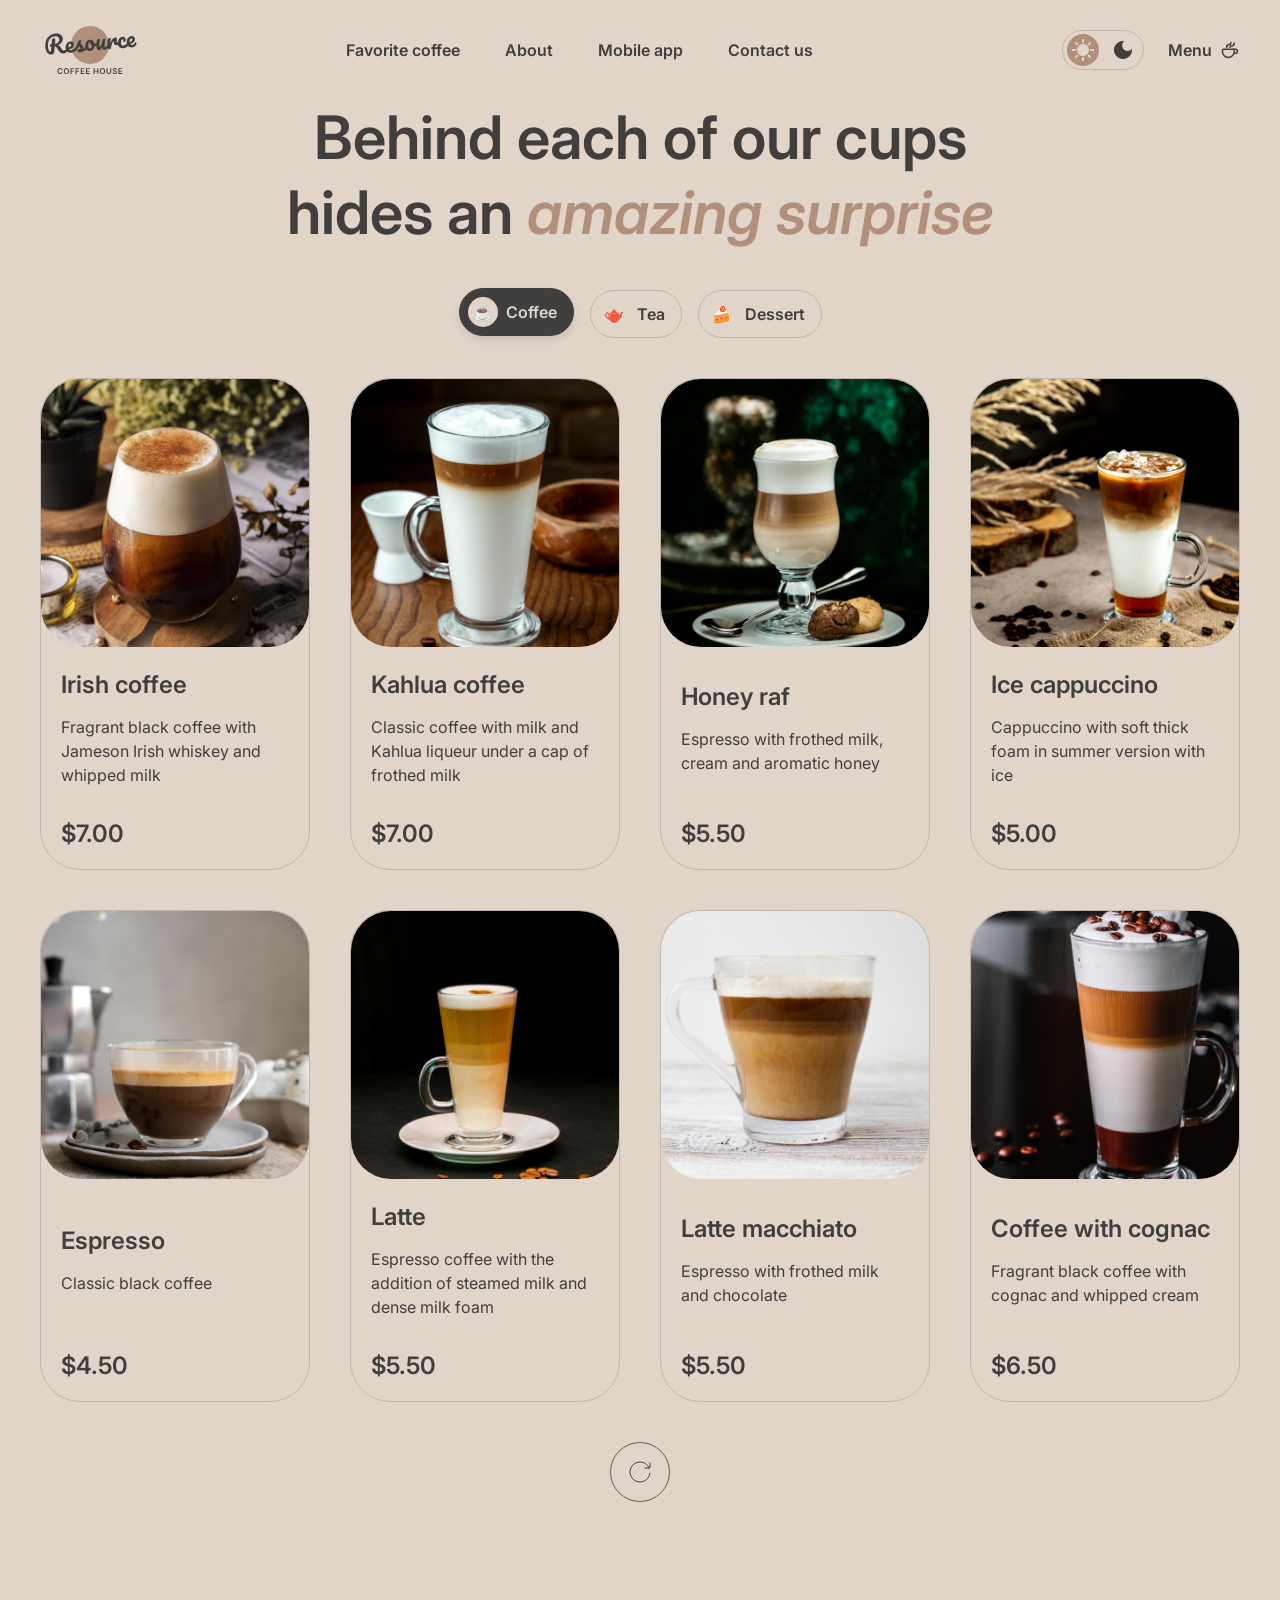
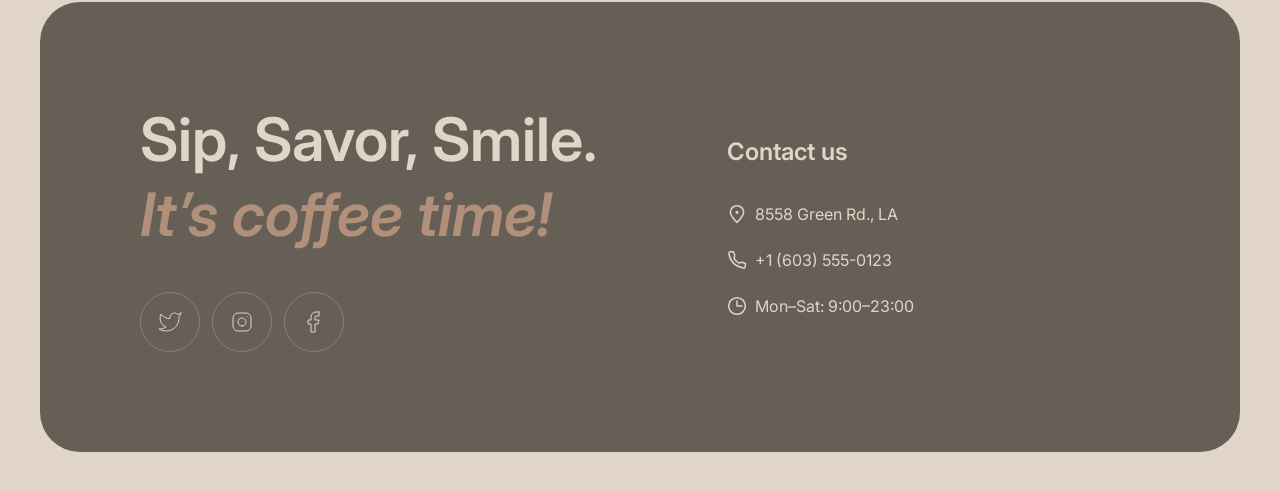
==== commit 6203f33b: "feat: add modal windows functionality and responsive styles" ====
--- a/menu.html
+++ b/menu.html
@@ -107,6 +107,71 @@
       </button>
     </main>
 
+    <div class="modal-container" id="product-modal">
+      <div class="modal">
+        <button
+          class="modal__close-btn"
+          type="button"
+          aria-label="Close modal"
+        ></button>
+        <div class="modal__inner">
+          <div class="modal__img-wrap">
+            <img src="" alt="" class="modal__img" id="modal-img" />
+          </div>
+          <div class="modal__content">
+            <h3 class="modal__title" id="modal-title"></h3>
+            <p class="modal__descr" id="modal-descr"></p>
+
+            <div class="modal__param-group">
+              <span class="modal__param-title">Size</span>
+              <div class="modal__param-items" id="modal-sizes"></div>
+            </div>
+
+            <div class="modal__param-group">
+              <span class="modal__param-title">Additives</span>
+              <div class="modal__param-items" id="modal-additives"></div>
+            </div>
+
+            <div class="modal__total">
+              <span class="modal__total-text">Total:</span>
+              <span class="modal__total-price" id="modal-price"></span>
+            </div>
+
+            <div class="modal__advice">
+              <svg
+                class="modal__advice-icon"
+                width="16"
+                height="16"
+                viewBox="0 0 16 16"
+                fill="none"
+              >
+                <path
+                  d="M8 7V11M8 5H8.01M15 8C15 11.866 11.866 15 8 15C4.13401 15 1 11.866 1 8C1 4.13401 4.13401 1 8 1C11.866 1 15 4.13401 15 8Z"
+                  stroke="currentColor"
+                  stroke-width="1.5"
+                  stroke-linecap="round"
+                  stroke-linejoin="round"
+                />
+              </svg>
+              <span class="modal__advice-text"
+                >The cost is not final. Download our mobile app to see the final
+                price and place your order. Earn loyalty points and enjoy your
+                favorite coffee with up to 20% discount.</span
+              >
+            </div>
+
+            <button
+              class="modal__close-action"
+              type="button"
+              id="modal-close-btn"
+            >
+              Close
+            </button>
+          </div>
+        </div>
+      </div>
+    </div>
+
     <footer class="footer" id="contacts">
       <div class="container footer__container">
         <div class="footer__col footer__col--info">
--- a/style.css
+++ b/style.css
@@ -1301,3 +1301,315 @@
   height: 24px;
   object-fit: contain;
 }
+
+.modal-container {
+  display: none;
+  position: fixed;
+  top: 0;
+  left: 0;
+  width: 100%;
+  height: 100%;
+  background-color: rgba(0, 0, 0, 0.6);
+  justify-content: center;
+  align-items: center;
+  z-index: 1000;
+  padding: 10px;
+}
+
+.modal-container.open {
+  display: flex;
+}
+
+.modal {
+  background-color: var(--bg-color, #edebd9);
+  color: var(--text-color, #403f3d);
+  border-radius: 30px;
+  max-width: 680px;
+  width: 100%;
+  max-height: 95vh;
+  padding: 20px;
+  position: relative;
+  box-shadow: 0 10px 30px rgba(0, 0, 0, 0.2);
+  box-sizing: border-box;
+  overflow-y: auto;
+}
+
+.modal__inner {
+  display: flex;
+  gap: 20px;
+  align-items: flex-start;
+}
+
+.modal__img-wrap {
+  width: 260px;
+  height: 260px;
+  border-radius: 20px;
+  overflow: hidden;
+  flex-shrink: 0;
+}
+
+.modal__img {
+  width: 100%;
+  height: 100%;
+  object-fit: cover;
+}
+
+.modal__content {
+  flex: 1;
+  display: flex;
+  flex-direction: column;
+}
+
+.modal__title {
+  font-size: 22px;
+  font-weight: 600;
+  margin-bottom: 8px;
+  line-height: 1.2;
+}
+
+.modal__descr {
+  font-size: 14px;
+  line-height: 1.4;
+  margin-bottom: 12px;
+  color: var(--text-color);
+}
+
+.modal__param-title {
+  font-size: 14px;
+  margin-bottom: 6px;
+  display: block;
+}
+
+.modal__param-items {
+  display: flex;
+  flex-wrap: wrap;
+  gap: 6px;
+  margin-bottom: 12px;
+}
+
+.modal__param-btn {
+  display: inline-flex;
+  align-items: center;
+  gap: 6px;
+  background: transparent;
+  border: 1px solid var(--text-light, #c1b6ad);
+  border-radius: 100px;
+  padding: 6px 12px;
+  font-family: "Inter", sans-serif;
+  font-size: 14px;
+  color: var(--text-color);
+  cursor: pointer;
+  transition: all 0.2s ease-in-out;
+}
+
+.modal__param-btn span:first-child {
+  width: 20px;
+  height: 20px;
+  border-radius: 50%;
+  background-color: var(--bg-color);
+  border: 1px solid var(--text-light);
+  display: flex;
+  align-items: center;
+  justify-content: center;
+  font-size: 11px;
+  font-weight: 600;
+  transition: all 0.2s ease-in-out;
+}
+
+.modal__param-btn:hover {
+  border-color: var(--text-color);
+  background-color: rgba(64, 63, 61, 0.05);
+}
+
+.modal__param-btn.active {
+  background-color: var(--text-color);
+  color: var(--bg-color);
+  border-color: var(--text-color);
+}
+
+.modal__param-btn.active span:first-child {
+  background-color: var(--accent-color, #b0907a);
+  color: #fff;
+  border-color: var(--accent-color);
+}
+
+.modal__param-btn.active:hover {
+  opacity: 0.9;
+}
+
+.modal__total {
+  display: flex;
+  justify-content: space-between;
+  align-items: center;
+  font-size: 20px;
+  font-weight: 600;
+  margin-bottom: 10px;
+  border-top: 1px solid var(--text-light);
+  padding-top: 10px;
+}
+
+.modal__advice {
+  display: flex;
+  gap: 6px;
+  align-items: flex-start;
+  font-size: 9px;
+  line-height: 12px;
+  margin-bottom: 12px;
+  opacity: 0.8;
+}
+
+.modal__advice-icon {
+  flex-shrink: 0;
+  margin-top: 1px;
+  width: 14px;
+  height: 14px;
+}
+
+.modal__close-btn {
+  position: absolute;
+  top: 15px;
+  right: 15px;
+  width: 28px;
+  height: 28px;
+  border: none;
+  background: transparent;
+  cursor: pointer;
+  transition: transform 0.2s ease;
+  z-index: 10;
+}
+
+.modal__close-btn:hover {
+  transform: scale(1.1);
+}
+
+.modal__close-btn::before,
+.modal__close-btn::after {
+  content: "";
+  position: absolute;
+  top: 13px;
+  left: 4px;
+  width: 20px;
+  height: 2px;
+  background-color: var(--text-color);
+}
+.modal__close-btn::before {
+  transform: rotate(45deg);
+}
+.modal__close-btn::after {
+  transform: rotate(-45deg);
+}
+
+.modal__close-action {
+  width: 100%;
+  padding: 12px;
+  border-radius: 100px;
+  border: 1px solid var(--text-color);
+  background: transparent;
+  color: var(--text-color);
+  font-size: 15px;
+  font-weight: 600;
+  cursor: pointer;
+  transition: all 0.2s ease-in-out;
+}
+
+.modal__close-action:hover {
+  background-color: var(--text-color);
+  color: var(--bg-color);
+}
+
+@media (max-width: 380px) {
+  .modal-container {
+    padding: 0;
+  }
+
+  .modal {
+    max-width: calc(380px - 38px);
+    width: 100%;
+    margin: 0 auto;
+    padding: 0.75rem;
+    border-radius: 1.5rem;
+  }
+
+  .modal__inner {
+    display: flex;
+    flex-direction: column;
+    gap: 0;
+  }
+
+  .modal__img-wrap {
+    display: none !important;
+    width: 0 !important;
+    height: 0 !important;
+    margin: 0 !important;
+    padding: 0 !important;
+  }
+
+  .modal__title {
+    font-size: 1.125rem;
+    margin-bottom: 0.375rem;
+    padding-right: 1.25rem;
+  }
+  .modal__descr {
+    font-size: 0.75rem;
+    margin-bottom: 0.5rem;
+  }
+  .modal__param-title {
+    font-size: 0.75rem;
+    margin-bottom: 0.25rem;
+  }
+  .modal__param-items {
+    margin-bottom: 0.5rem;
+  }
+  .modal__param-btn {
+    padding: 0.3125rem 0.625rem;
+    font-size: 0.8125rem;
+  }
+  .modal__total {
+    font-size: 1.125rem;
+    margin-bottom: 0.5rem;
+    padding-top: 0.5rem;
+  }
+  .modal__advice {
+    font-size: 0.5rem;
+    line-height: 0.6875rem;
+    margin-bottom: 0.5rem;
+  }
+  .modal__close-action {
+    padding: 0.625rem;
+    font-size: 0.875rem;
+  }
+}
+
+@media (max-width: 768px) {
+  .modal {
+    max-width: 500px;
+    padding: 1.25rem;
+  }
+  .modal__inner {
+    display: flex;
+    gap: 1rem;
+  }
+  .modal__img-wrap {
+    display: block;
+    width: 11.25rem;
+    height: 11.25rem;
+  }
+  .modal__title {
+    font-size: 1.125rem;
+  }
+  .modal__descr {
+    font-size: 0.8125rem;
+    margin-bottom: 0.5rem;
+  }
+  .modal__param-items {
+    margin-bottom: 0.5rem;
+  }
+  .modal__total {
+    font-size: 1.125rem;
+    padding-top: 0.5rem;
+    margin-bottom: 0.5rem;
+  }
+  .modal__advice {
+    margin-bottom: 0.625rem;
+  }
+}
